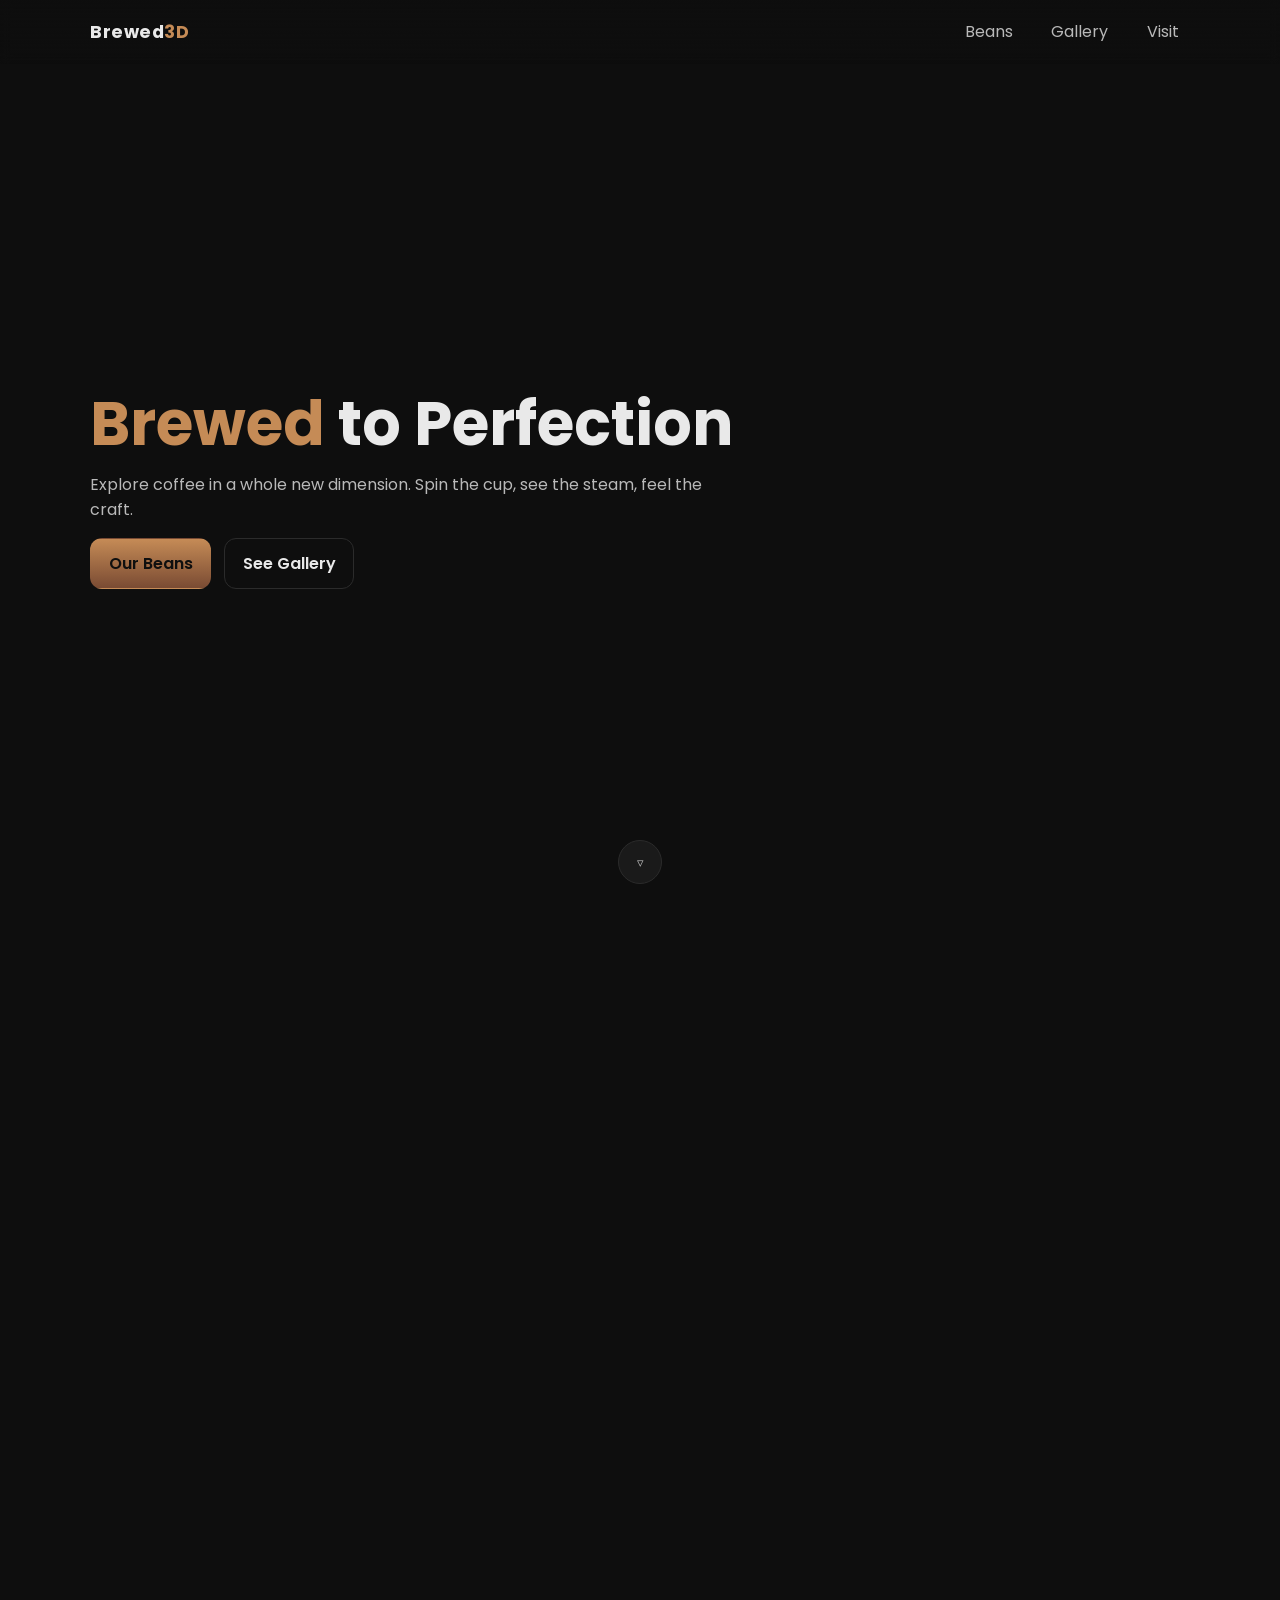
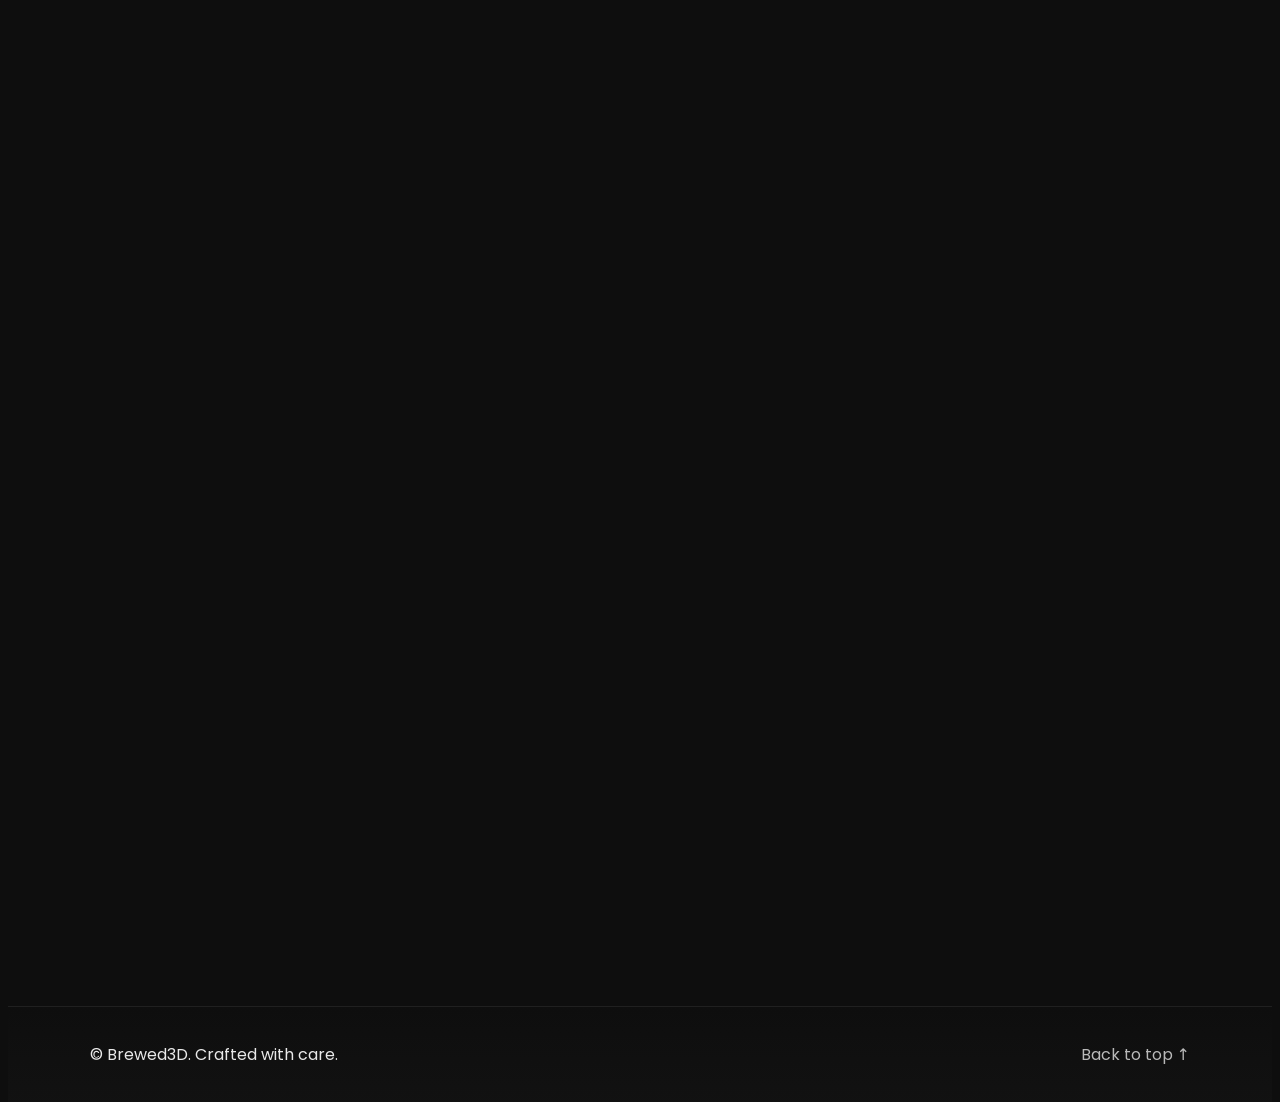
==== index.html @ 6e2ac49f "feat: Add 3D coffee experience with interactive elements Co-authored-by: melamrani630 <melamrani630@" ====
<!DOCTYPE html>
<html lang="en">
  <head>
    <meta charset="utf-8" />
    <meta name="viewport" content="width=device-width, initial-scale=1" />
    <title>Brewed in 3D • Coffee Experience</title>
    <meta name="description" content="A modern 3D coffee experience with an interactive cup, rich imagery, and smooth storytelling.">

    <link rel="preconnect" href="https://fonts.googleapis.com">
    <link rel="preconnect" href="https://fonts.gstatic.com" crossorigin>
    <link href="https://fonts.googleapis.com/css2?family=Poppins:wght@300;400;600;700&display=swap" rel="stylesheet">

    <link rel="stylesheet" href="./styles.css" />
  </head>
  <body>
    <header class="site-header" role="banner">
      <nav class="nav" aria-label="Primary">
        <a class="brand" href="#hero" aria-label="Brewed in 3D home">Brewed<span>3D</span></a>
        <button class="nav__toggle" aria-label="Toggle menu" aria-expanded="false" aria-controls="primary-menu">☰</button>
        <ul id="primary-menu" class="nav__links" role="menu">
          <li role="none"><a role="menuitem" href="#beans">Beans</a></li>
          <li role="none"><a role="menuitem" href="#gallery">Gallery</a></li>
          <li role="none"><a role="menuitem" href="#visit">Visit</a></li>
        </ul>
      </nav>
    </header>

    <main id="main" tabindex="-1">
      <!-- Hero -->
      <section id="hero" class="hero" aria-label="Interactive coffee hero">
        <div class="hero__canvas-wrap" aria-hidden="true">
          <canvas id="hero-canvas" aria-label="3D coffee cup" role="img"></canvas>
        </div>
        <div class="hero__content">
          <h1><span class="accent">Brewed</span> to Perfection</h1>
          <p>Explore coffee in a whole new dimension. Spin the cup, see the steam, feel the craft.</p>
          <div class="hero__cta">
            <a href="#beans" class="btn btn--primary">Our Beans</a>
            <a href="#gallery" class="btn btn--ghost">See Gallery</a>
          </div>
        </div>
        <button class="skip" data-scroll="#beans" aria-label="Scroll to content">▿</button>
      </section>

      <!-- Beans section -->
      <section id="beans" class="section" aria-labelledby="beans-title" data-reveal>
        <div class="container">
          <div class="grid grid--2">
            <div class="stack">
              <h2 id="beans-title">Single‑origin beans, roasted for flavor</h2>
              <p>We source ethical, small‑lot coffees and roast with precision to unlock nuanced notes — chocolate, citrus, florals — tailored to every brew method.</p>
              <ul class="features">
                <li><span class="badge">Fresh</span> Roasted weekly</li>
                <li><span class="badge">Ethical</span> Direct‑trade partners</li>
                <li><span class="badge">Precise</span> Profile‑driven roasts</li>
              </ul>
            </div>
            <div class="media">
              <img src="https://source.unsplash.com/960x960/?coffee,beans&sig=13" alt="Close-up of freshly roasted coffee beans" loading="lazy" />
            </div>
          </div>
        </div>
      </section>

      <!-- Gallery -->
      <section id="gallery" class="section section--alt" aria-labelledby="gallery-title" data-reveal>
        <div class="container">
          <h2 id="gallery-title">Gallery</h2>
          <p class="subtle">A taste of our craft and community</p>
          <div class="gallery" role="list">
            <figure class="card" role="listitem"><img src="https://source.unsplash.com/800x600/?coffee,latte&sig=1" alt="Latte art in a ceramic cup" loading="lazy"></figure>
            <figure class="card" role="listitem"><img src="https://source.unsplash.com/800x600/?espresso,barista&sig=2" alt="Barista pulling a perfect espresso shot" loading="lazy"></figure>
            <figure class="card" role="listitem"><img src="https://source.unsplash.com/800x600/?coffee,pour-over&sig=3" alt="Pour-over coffee dripping into a carafe" loading="lazy"></figure>
            <figure class="card" role="listitem"><img src="https://source.unsplash.com/800x600/?coffee,cafe&sig=4" alt="Cozy cafe interior" loading="lazy"></figure>
            <figure class="card" role="listitem"><img src="https://source.unsplash.com/800x600/?coffee,beans&sig=5" alt="Roasted coffee beans on a table" loading="lazy"></figure>
            <figure class="card" role="listitem"><img src="https://source.unsplash.com/800x600/?coffee, cappuccino&sig=6" alt="Cappuccino with cocoa dusting" loading="lazy"></figure>
            <figure class="card" role="listitem"><img src="https://source.unsplash.com/800x600/?coffee,filter&sig=7" alt="Filter coffee with steam rising" loading="lazy"></figure>
            <figure class="card" role="listitem"><img src="https://source.unsplash.com/800x600/?coffee,plant&sig=8" alt="Coffee plant cherries on a branch" loading="lazy"></figure>
          </div>
        </div>
      </section>

      <!-- Visit -->
      <section id="visit" class="section" aria-labelledby="visit-title" data-reveal>
        <div class="container">
          <div class="grid grid--2">
            <div class="stack">
              <h2 id="visit-title">Visit us</h2>
              <p>123 Origin Lane, Roast City • Daily 7am‑6pm</p>
              <p><strong>Pro tip:</strong> Order a seasonal pour‑over and compare notes with our baristas.</p>
              <a class="btn btn--primary" href="#hero">Back to top</a>
            </div>
            <div class="media">
              <img src="https://source.unsplash.com/960x960/?coffee,shop&sig=21" alt="Exterior of a modern coffee shop" loading="lazy" />
            </div>
          </div>
        </div>
      </section>
    </main>

    <footer class="footer" role="contentinfo">
      <div class="container footer__inner">
        <p>© <span id="year"></span> Brewed3D. Crafted with care.</p>
        <a href="#main" class="backtotop">Back to top ↑</a>
      </div>
    </footer>

    <!-- App scripts -->
    <script type="module" src="./main.js"></script>
  </body>
</html>
---- styles.css ----
:root{
  --bg: #0e0e0e;
  --panel: #121212;
  --text: #e9e9e9;
  --muted: #b9b9b9;
  --accent: #c58b56; /* coffee gold */
  --accent-2: #7a4b33; /* deep roast */
  --card: #171717;
  --focus: #89b4fa;
}
*{ box-sizing: border-box; }
html, body{
  height: 100%;
  background: var(--bg);
  color: var(--text);
  font-family: 'Poppins', system-ui, -apple-system, Segoe UI, Roboto, Ubuntu, Cantarell, Noto Sans, Helvetica, Arial, "Apple Color Emoji", "Segoe UI Emoji";
  scroll-behavior: smooth;
}
img{ max-width: 100%; display: block; }
a{ color: inherit; text-decoration: none; }

.container{ width: min(1100px, 92%); margin: 0 auto; }
.stack{ display: grid; gap: 1rem; }
.grid{ display: grid; gap: 2rem; }
.grid--2{ grid-template-columns: 1.1fr 0.9fr; }
@media (max-width: 900px){ .grid--2{ grid-template-columns: 1fr; } }

/* Header */
.site-header{
  position: fixed; inset: 0 0 auto 0; height: 64px; z-index: 10;
  background: linear-gradient(180deg, rgba(14,14,14,0.9), rgba(14,14,14,0));
  -webkit-backdrop-filter: blur(6px); backdrop-filter: blur(6px);
}
.nav{ height: 100%; display: flex; align-items: center; justify-content: space-between; gap: 1rem; width: min(1100px, 92%); margin: 0 auto; }
.brand{ font-weight: 700; letter-spacing: 0.5px; font-size: 1.1rem; }
.brand span{ color: var(--accent); }
.nav__links{ display: flex; gap: 1rem; list-style: none; }
.nav__links a{ padding: 0.4rem 0.7rem; border-radius: 8px; color: var(--muted); }
.nav__links a:hover{ color: var(--text); background: #1a1a1a; }
.nav__toggle{ display: none; background: transparent; color: var(--text); border: 1px solid #2a2a2a; padding: 0.4rem 0.6rem; border-radius: 8px; }
@media (max-width: 760px){
  .nav__toggle{ display: inline-block; }
  .nav__links{ position: absolute; right: 4%; top: 64px; background: var(--panel); border: 1px solid #242424; border-radius: 10px; padding: 0.6rem; display: none; flex-direction: column; }
  .nav__links.open{ display: flex; }
}

/* Hero */
.hero{ position: relative; min-height: 100svh; display: grid; align-items: center; }
.hero__canvas-wrap{ position: absolute; inset: 0; z-index: 1; }
#hero-canvas{ width: 100%; height: 100%; display: block; }
.hero__content{ position: relative; z-index: 2; width: min(1100px, 92%); margin: 0 auto; padding-top: 64px; pointer-events: none; }
.hero__content a, .hero__content button{ pointer-events: auto; }
.hero h1{ font-size: clamp(2.4rem, 3.5vw + 1rem, 4.4rem); line-height: 1.08; margin: 0 0 0.5rem; }
.hero h1 .accent{ color: var(--accent); }
.hero p{ color: var(--muted); max-width: 620px; }
.hero__cta{ display: flex; gap: 0.8rem; margin-top: 1rem; }
.btn{ display: inline-block; padding: 0.75rem 1.1rem; border-radius: 12px; font-weight: 600; border: 1px solid #2b2b2b; }
.btn--primary{ background: linear-gradient(180deg, var(--accent), var(--accent-2)); color: #0f0f0f; border-color: transparent; }
.btn--ghost{ background: transparent; color: var(--text); }

/* Skip button */
.skip{ position: absolute; bottom: 1.5rem; left: 50%; transform: translateX(-50%); background: #1a1a1a; border: 1px solid #2b2b2b; color: var(--muted); width: 44px; height: 44px; border-radius: 999px; }
.skip:hover{ color: var(--text); }

/* Sections */
.section{ padding: clamp(3rem, 7vw, 6rem) 0; background: var(--bg); }
.section--alt{ background: radial-gradient(1200px 600px at 50% 0%, rgba(197,139,86,0.06), transparent 60%), var(--bg); }
.section h2{ font-size: clamp(1.6rem, 1.4vw + 1rem, 2.4rem); margin-bottom: 0.4rem; }
.section .subtle{ color: var(--muted); margin-bottom: 1.2rem; }
.features{ list-style: none; padding: 0; margin: 0; display: grid; gap: 0.5rem; }
.badge{ background: rgba(197,139,86,0.15); border: 1px solid rgba(197,139,86,0.35); color: var(--accent); padding: 0.2rem 0.5rem; border-radius: 999px; margin-right: 0.4rem; font-size: 0.85rem; }
.media{ align-self: center; }
.media img{ border-radius: 14px; border: 1px solid #242424; box-shadow: 0 10px 40px rgba(0,0,0,0.35); }

/* Gallery */
.gallery{ display: grid; grid-template-columns: repeat(4, 1fr); gap: 0.9rem; }
.gallery .card{ background: var(--card); border-radius: 12px; overflow: hidden; border: 1px solid #242424; }
.gallery img{ aspect-ratio: 4/3; object-fit: cover; transition: transform 300ms ease; }
.gallery img:hover{ transform: scale(1.05); }
@media (max-width: 1000px){ .gallery{ grid-template-columns: repeat(3, 1fr); } }
@media (max-width: 700px){ .gallery{ grid-template-columns: repeat(2, 1fr); } }

/* Footer */
.footer{ border-top: 1px solid #202020; padding: 1.2rem 0; background: linear-gradient(180deg, rgba(20,20,20,0), rgba(20,20,20,0.6)); }
.footer__inner{ display: flex; align-items: center; justify-content: space-between; gap: 1rem; }
.backtotop{ color: var(--muted); }

/* Reveal on scroll */
[data-reveal]{ opacity: 0; transform: translateY(16px); transition: 600ms ease opacity, 600ms ease transform; }
[data-reveal].revealed{ opacity: 1; transform: translateY(0); }

/* Focus & accessibility */
:focus-visible{ outline: 2px solid var(--focus); outline-offset: 2px; border-radius: 8px; }
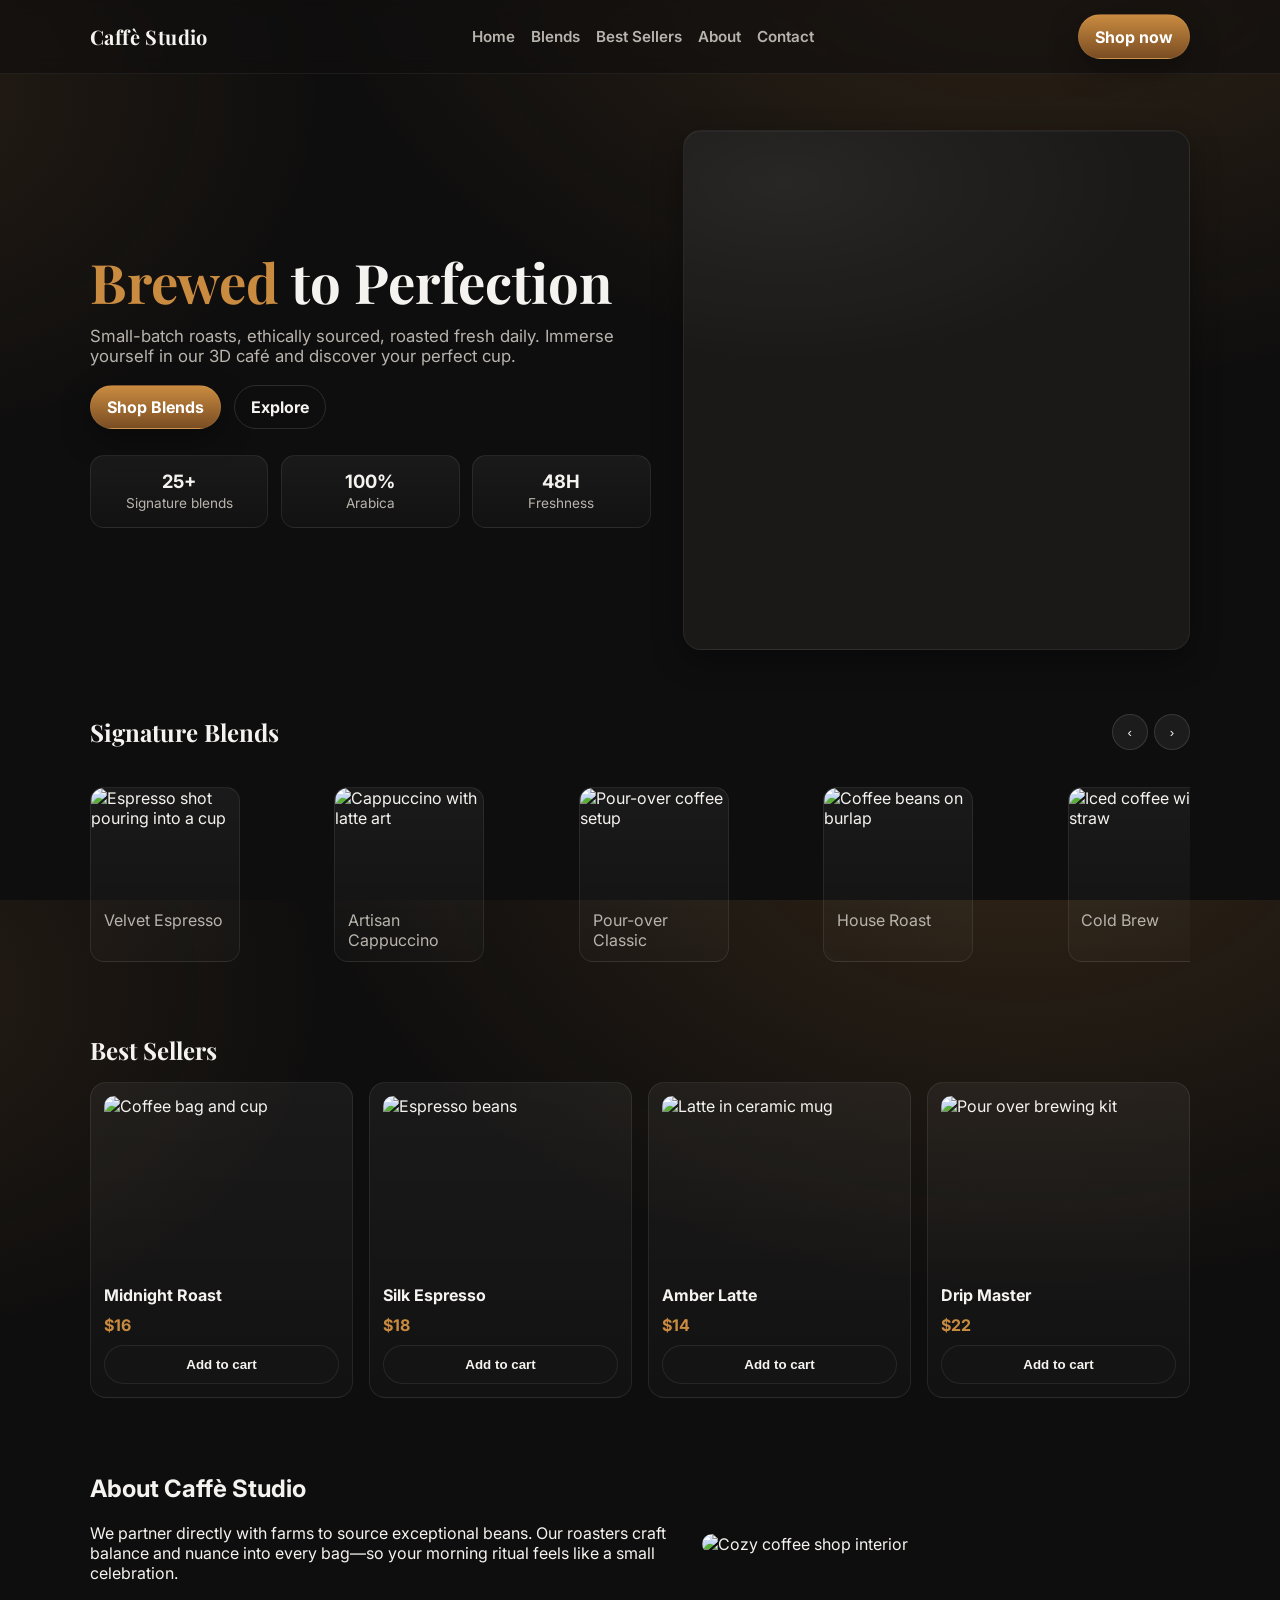
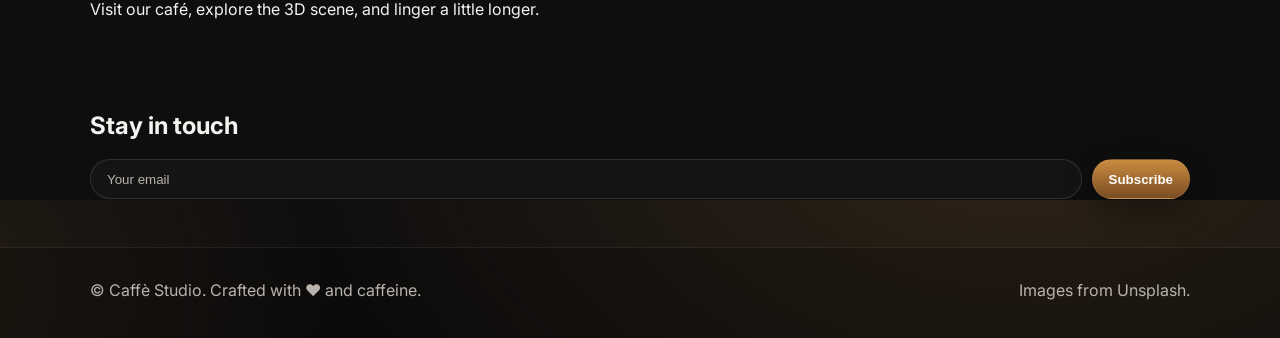
==== commit 681cf2e3: "feat: Add 3D coffee store frontend and basic interactivity Co-authored-by: melamrani630 <melamrani63" ====
--- a/index.html
+++ b/index.html
@@ -1,111 +1,159 @@
-<!DOCTYPE html>
+<!doctype html>
 <html lang="en">
   <head>
     <meta charset="utf-8" />
     <meta name="viewport" content="width=device-width, initial-scale=1" />
-    <title>Brewed in 3D • Coffee Experience</title>
-    <meta name="description" content="A modern 3D coffee experience with an interactive cup, rich imagery, and smooth storytelling.">
+    <title>Caffè Studio — 3D Coffee Store</title>
+    <meta name="description" content="Immersive 3D coffee store. Explore blends, savor visuals, and shop with style." />
 
     <link rel="preconnect" href="https://fonts.googleapis.com">
     <link rel="preconnect" href="https://fonts.gstatic.com" crossorigin>
-    <link href="https://fonts.googleapis.com/css2?family=Poppins:wght@300;400;600;700&display=swap" rel="stylesheet">
+    <link href="https://fonts.googleapis.com/css2?family=Inter:wght@400;600;700&family=Playfair+Display:wght@600;700&display=swap" rel="stylesheet">
 
     <link rel="stylesheet" href="./styles.css" />
   </head>
   <body>
-    <header class="site-header" role="banner">
-      <nav class="nav" aria-label="Primary">
-        <a class="brand" href="#hero" aria-label="Brewed in 3D home">Brewed<span>3D</span></a>
-        <button class="nav__toggle" aria-label="Toggle menu" aria-expanded="false" aria-controls="primary-menu">☰</button>
-        <ul id="primary-menu" class="nav__links" role="menu">
-          <li role="none"><a role="menuitem" href="#beans">Beans</a></li>
-          <li role="none"><a role="menuitem" href="#gallery">Gallery</a></li>
-          <li role="none"><a role="menuitem" href="#visit">Visit</a></li>
-        </ul>
-      </nav>
+    <header class="site-header">
+      <div class="container header-inner">
+        <a class="brand" href="#">Caffè Studio</a>
+        <nav class="nav">
+          <a href="#home">Home</a>
+          <a href="#blends">Blends</a>
+          <a href="#bestsellers">Best Sellers</a>
+          <a href="#about">About</a>
+          <a href="#contact">Contact</a>
+        </nav>
+        <a class="btn btn-primary" href="#bestsellers">Shop now</a>
+      </div>
     </header>
 
-    <main id="main" tabindex="-1">
-      <!-- Hero -->
-      <section id="hero" class="hero" aria-label="Interactive coffee hero">
-        <div class="hero__canvas-wrap" aria-hidden="true">
-          <canvas id="hero-canvas" aria-label="3D coffee cup" role="img"></canvas>
-        </div>
-        <div class="hero__content">
-          <h1><span class="accent">Brewed</span> to Perfection</h1>
-          <p>Explore coffee in a whole new dimension. Spin the cup, see the steam, feel the craft.</p>
-          <div class="hero__cta">
-            <a href="#beans" class="btn btn--primary">Our Beans</a>
-            <a href="#gallery" class="btn btn--ghost">See Gallery</a>
+    <main id="home">
+      <section class="hero">
+        <div class="container hero-grid">
+          <div class="hero-copy">
+            <h1><span class="accent">Brewed</span> to Perfection</h1>
+            <p>Small-batch roasts, ethically sourced, roasted fresh daily. Immerse yourself in our 3D café and discover your perfect cup.</p>
+            <div class="cta-row">
+              <a class="btn btn-primary" href="#bestsellers">Shop Blends</a>
+              <a class="btn btn-ghost" href="#blends">Explore</a>
+            </div>
+            <ul class="hero-stats">
+              <li><strong>25+</strong><span>Signature blends</span></li>
+              <li><strong>100% </strong><span>Arabica</span></li>
+              <li><strong>48H</strong><span>Freshness</span></li>
+            </ul>
           </div>
-        </div>
-        <button class="skip" data-scroll="#beans" aria-label="Scroll to content">▿</button>
-      </section>
-
-      <!-- Beans section -->
-      <section id="beans" class="section" aria-labelledby="beans-title" data-reveal>
-        <div class="container">
-          <div class="grid grid--2">
-            <div class="stack">
-              <h2 id="beans-title">Single‑origin beans, roasted for flavor</h2>
-              <p>We source ethical, small‑lot coffees and roast with precision to unlock nuanced notes — chocolate, citrus, florals — tailored to every brew method.</p>
-              <ul class="features">
-                <li><span class="badge">Fresh</span> Roasted weekly</li>
-                <li><span class="badge">Ethical</span> Direct‑trade partners</li>
-                <li><span class="badge">Precise</span> Profile‑driven roasts</li>
-              </ul>
-            </div>
-            <div class="media">
-              <img src="https://source.unsplash.com/960x960/?coffee,beans&sig=13" alt="Close-up of freshly roasted coffee beans" loading="lazy" />
-            </div>
+          <div class="hero-visual">
+            <div id="scene-container" aria-label="Interactive 3D coffee cup" role="img"></div>
+            <noscript>
+              <div class="no-js-fallback">Enable JavaScript to experience the 3D scene.</div>
+            </noscript>
           </div>
         </div>
       </section>
 
-      <!-- Gallery -->
-      <section id="gallery" class="section section--alt" aria-labelledby="gallery-title" data-reveal>
+      <section id="blends" class="carousel-section">
         <div class="container">
-          <h2 id="gallery-title">Gallery</h2>
-          <p class="subtle">A taste of our craft and community</p>
-          <div class="gallery" role="list">
-            <figure class="card" role="listitem"><img src="https://source.unsplash.com/800x600/?coffee,latte&sig=1" alt="Latte art in a ceramic cup" loading="lazy"></figure>
-            <figure class="card" role="listitem"><img src="https://source.unsplash.com/800x600/?espresso,barista&sig=2" alt="Barista pulling a perfect espresso shot" loading="lazy"></figure>
-            <figure class="card" role="listitem"><img src="https://source.unsplash.com/800x600/?coffee,pour-over&sig=3" alt="Pour-over coffee dripping into a carafe" loading="lazy"></figure>
-            <figure class="card" role="listitem"><img src="https://source.unsplash.com/800x600/?coffee,cafe&sig=4" alt="Cozy cafe interior" loading="lazy"></figure>
-            <figure class="card" role="listitem"><img src="https://source.unsplash.com/800x600/?coffee,beans&sig=5" alt="Roasted coffee beans on a table" loading="lazy"></figure>
-            <figure class="card" role="listitem"><img src="https://source.unsplash.com/800x600/?coffee, cappuccino&sig=6" alt="Cappuccino with cocoa dusting" loading="lazy"></figure>
-            <figure class="card" role="listitem"><img src="https://source.unsplash.com/800x600/?coffee,filter&sig=7" alt="Filter coffee with steam rising" loading="lazy"></figure>
-            <figure class="card" role="listitem"><img src="https://source.unsplash.com/800x600/?coffee,plant&sig=8" alt="Coffee plant cherries on a branch" loading="lazy"></figure>
+          <div class="section-head">
+            <h2>Signature Blends</h2>
+            <div class="carousel-controls">
+              <button class="carousel-btn prev" aria-label="Previous">‹</button>
+              <button class="carousel-btn next" aria-label="Next">›</button>
+            </div>
+          </div>
+          <div class="carousel-track" tabindex="0" aria-label="Coffee blends gallery">
+            <figure class="card">
+              <img loading="lazy" src="https://images.unsplash.com/photo-1504754524776-8f4f37790ca0?q=80&w=1200&auto=format&fit=crop" data-large="https://images.unsplash.com/photo-1504754524776-8f4f37790ca0?q=80&w=2400&auto=format&fit=crop" alt="Espresso shot pouring into a cup" />
+              <figcaption>Velvet Espresso</figcaption>
+            </figure>
+            <figure class="card">
+              <img loading="lazy" src="https://images.unsplash.com/photo-1517701604599-bb29b565090c?q=80&w=1200&auto=format&fit=crop" data-large="https://images.unsplash.com/photo-1517701604599-bb29b565090c?q=80&w=2400&auto=format&fit=crop" alt="Cappuccino with latte art" />
+              <figcaption>Artisan Cappuccino</figcaption>
+            </figure>
+            <figure class="card">
+              <img loading="lazy" src="https://images.unsplash.com/photo-1495474472287-4d71bcdd2085?q=80&w=1200&auto=format&fit=crop" data-large="https://images.unsplash.com/photo-1495474472287-4d71bcdd2085?q=80&w=2400&auto=format&fit=crop" alt="Pour-over coffee setup" />
+              <figcaption>Pour-over Classic</figcaption>
+            </figure>
+            <figure class="card">
+              <img loading="lazy" src="https://images.unsplash.com/photo-1432107294469-414527cb5c65?q=80&w=1200&auto=format&fit=crop" data-large="https://images.unsplash.com/photo-1432107294469-414527cb5c65?q=80&w=2400&auto=format&fit=crop" alt="Coffee beans on burlap" />
+              <figcaption>House Roast</figcaption>
+            </figure>
+            <figure class="card">
+              <img loading="lazy" src="https://images.unsplash.com/photo-1541167760496-1628856ab772?q=80&w=1200&auto=format&fit=crop" data-large="https://images.unsplash.com/photo-1541167760496-1628856ab772?q=80&w=2400&auto=format&fit=crop" alt="Iced coffee with straw" />
+              <figcaption>Cold Brew</figcaption>
+            </figure>
           </div>
         </div>
       </section>
 
-      <!-- Visit -->
-      <section id="visit" class="section" aria-labelledby="visit-title" data-reveal>
+      <section id="bestsellers" class="products">
         <div class="container">
-          <div class="grid grid--2">
-            <div class="stack">
-              <h2 id="visit-title">Visit us</h2>
-              <p>123 Origin Lane, Roast City • Daily 7am‑6pm</p>
-              <p><strong>Pro tip:</strong> Order a seasonal pour‑over and compare notes with our baristas.</p>
-              <a class="btn btn--primary" href="#hero">Back to top</a>
-            </div>
-            <div class="media">
-              <img src="https://source.unsplash.com/960x960/?coffee,shop&sig=21" alt="Exterior of a modern coffee shop" loading="lazy" />
-            </div>
+          <h2>Best Sellers</h2>
+          <div class="product-grid">
+            <article class="product">
+              <img loading="lazy" src="https://images.unsplash.com/photo-1529070538774-1843cb3265df?q=80&w=1200&auto=format&fit=crop" alt="Coffee bag and cup" />
+              <h3>Midnight Roast</h3>
+              <p class="price">$16</p>
+              <button class="btn btn-secondary">Add to cart</button>
+            </article>
+            <article class="product">
+              <img loading="lazy" src="https://images.unsplash.com/photo-1459755486867-b55449bb39ff?q=80&w=1200&auto=format&fit=crop" alt="Espresso beans" />
+              <h3>Silk Espresso</h3>
+              <p class="price">$18</p>
+              <button class="btn btn-secondary">Add to cart</button>
+            </article>
+            <article class="product">
+              <img loading="lazy" src="https://images.unsplash.com/photo-1509043759401-136742328bb3?q=80&w=1200&auto=format&fit=crop" alt="Latte in ceramic mug" />
+              <h3>Amber Latte</h3>
+              <p class="price">$14</p>
+              <button class="btn btn-secondary">Add to cart</button>
+            </article>
+            <article class="product">
+              <img loading="lazy" src="https://images.unsplash.com/photo-1439804123629-203f071683a0?q=80&w=1200&auto=format&fit=crop" alt="Pour over brewing kit" />
+              <h3>Drip Master</h3>
+              <p class="price">$22</p>
+              <button class="btn btn-secondary">Add to cart</button>
+            </article>
           </div>
+        </div>
+      </section>
+
+      <section id="about" class="about">
+        <div class="container about-grid">
+          <div>
+            <h2>About Caffè Studio</h2>
+            <p>We partner directly with farms to source exceptional beans. Our roasters craft balance and nuance into every bag—so your morning ritual feels like a small celebration.</p>
+            <p>Visit our café, explore the 3D scene, and linger a little longer.</p>
+          </div>
+          <div class="about-image">
+            <img loading="lazy" src="https://images.unsplash.com/photo-1470337458703-46ad1756a187?q=80&w=1200&auto=format&fit=crop" alt="Cozy coffee shop interior" />
+          </div>
+        </div>
+      </section>
+
+      <section id="contact" class="contact">
+        <div class="container">
+          <h2>Stay in touch</h2>
+          <form class="newsletter" action="#" method="post" onsubmit="return false;">
+            <input type="email" placeholder="Your email" aria-label="Email address" required />
+            <button class="btn btn-primary" type="submit">Subscribe</button>
+          </form>
         </div>
       </section>
     </main>
 
-    <footer class="footer" role="contentinfo">
-      <div class="container footer__inner">
-        <p>© <span id="year"></span> Brewed3D. Crafted with care.</p>
-        <a href="#main" class="backtotop">Back to top ↑</a>
+    <footer class="site-footer">
+      <div class="container footer-inner">
+        <p>© <span id="year"></span> Caffè Studio. Crafted with ❤️ and caffeine.</p>
+        <p class="credits">Images from Unsplash.</p>
       </div>
     </footer>
 
-    <!-- App scripts -->
+    <div id="lightbox" class="lightbox" aria-hidden="true" role="dialog" aria-label="Image viewer">
+      <button class="lightbox-close" aria-label="Close">×</button>
+      <img id="lightbox-img" alt="Expanded view" />
+    </div>
+
     <script type="module" src="./main.js"></script>
   </body>
 </html>
--- a/styles.css
+++ b/styles.css
@@ -1,93 +1,119 @@
-:root{
-  --bg: #0e0e0e;
-  --panel: #121212;
-  --text: #e9e9e9;
-  --muted: #b9b9b9;
-  --accent: #c58b56; /* coffee gold */
-  --accent-2: #7a4b33; /* deep roast */
-  --card: #171717;
-  --focus: #89b4fa;
+/* Variables */
+:root {
+  --bg: #0f0e0e;
+  --bg-elev: #151414;
+  --text: #f5f3ef;
+  --muted: #b8b4ad;
+  --accent: #c98b40; /* caramel */
+  --accent-2: #7a4d23;
+  --card: #1b1918;
+  --success: #2ecc71;
+  --danger: #ff4d4f;
+  --shadow: 0 10px 30px rgba(0,0,0,.35);
 }
-*{ box-sizing: border-box; }
-html, body{
-  height: 100%;
-  background: var(--bg);
+
+* { box-sizing: border-box; }
+html, body { height: 100%; }
+body {
+  margin: 0;
+  font-family: Inter, system-ui, -apple-system, Segoe UI, Roboto, Helvetica, Arial, "Apple Color Emoji", "Segoe UI Emoji";
   color: var(--text);
-  font-family: 'Poppins', system-ui, -apple-system, Segoe UI, Roboto, Ubuntu, Cantarell, Noto Sans, Helvetica, Arial, "Apple Color Emoji", "Segoe UI Emoji";
-  scroll-behavior: smooth;
+  background: radial-gradient(1200px 800px at 80% -10%, rgba(201,139,64,.18), transparent 60%),
+              radial-gradient(900px 700px at -10% 10%, rgba(201,139,64,.12), transparent 50%),
+              var(--bg);
 }
-img{ max-width: 100%; display: block; }
-a{ color: inherit; text-decoration: none; }
+img { max-width: 100%; display: block; }
 
-.container{ width: min(1100px, 92%); margin: 0 auto; }
-.stack{ display: grid; gap: 1rem; }
-.grid{ display: grid; gap: 2rem; }
-.grid--2{ grid-template-columns: 1.1fr 0.9fr; }
-@media (max-width: 900px){ .grid--2{ grid-template-columns: 1fr; } }
+.container { width: min(1100px, 92%); margin: 0 auto; }
 
 /* Header */
-.site-header{
-  position: fixed; inset: 0 0 auto 0; height: 64px; z-index: 10;
-  background: linear-gradient(180deg, rgba(14,14,14,0.9), rgba(14,14,14,0));
-  -webkit-backdrop-filter: blur(6px); backdrop-filter: blur(6px);
-}
-.nav{ height: 100%; display: flex; align-items: center; justify-content: space-between; gap: 1rem; width: min(1100px, 92%); margin: 0 auto; }
-.brand{ font-weight: 700; letter-spacing: 0.5px; font-size: 1.1rem; }
-.brand span{ color: var(--accent); }
-.nav__links{ display: flex; gap: 1rem; list-style: none; }
-.nav__links a{ padding: 0.4rem 0.7rem; border-radius: 8px; color: var(--muted); }
-.nav__links a:hover{ color: var(--text); background: #1a1a1a; }
-.nav__toggle{ display: none; background: transparent; color: var(--text); border: 1px solid #2a2a2a; padding: 0.4rem 0.6rem; border-radius: 8px; }
-@media (max-width: 760px){
-  .nav__toggle{ display: inline-block; }
-  .nav__links{ position: absolute; right: 4%; top: 64px; background: var(--panel); border: 1px solid #242424; border-radius: 10px; padding: 0.6rem; display: none; flex-direction: column; }
-  .nav__links.open{ display: flex; }
-}
+.site-header { position: sticky; top: 0; z-index: 20; backdrop-filter: blur(8px); background: rgba(15,14,14,.6); border-bottom: 1px solid rgba(255,255,255,.06); }
+.header-inner { display: flex; align-items: center; justify-content: space-between; padding: .9rem 0; }
+.brand { font-family: "Playfair Display", Georgia, serif; font-weight: 700; letter-spacing: .4px; color: var(--text); text-decoration: none; font-size: 1.25rem; }
+.nav { display: none; gap: 1rem; }
+.nav a { color: var(--muted); text-decoration: none; font-weight: 600; font-size: .95rem; }
+.nav a:hover { color: var(--text); }
+
+/* Buttons */
+.btn { display: inline-flex; align-items: center; justify-content: center; gap: .5rem; padding: .7rem 1rem; border-radius: 999px; border: 1px solid transparent; cursor: pointer; text-decoration: none; transition: transform .1s ease, background .2s ease, color .2s ease, border-color .2s ease; font-weight: 700; }
+.btn:hover { transform: translateY(-1px); }
+.btn:active { transform: translateY(0); }
+.btn-primary { background: linear-gradient(180deg, var(--accent), var(--accent-2)); color: #fff; box-shadow: var(--shadow); border-color: rgba(255,255,255,.06); }
+.btn-secondary { background: var(--bg-elev); color: var(--text); border-color: rgba(255,255,255,.08); }
+.btn-ghost { background: transparent; color: var(--text); border-color: rgba(255,255,255,.12); }
 
 /* Hero */
-.hero{ position: relative; min-height: 100svh; display: grid; align-items: center; }
-.hero__canvas-wrap{ position: absolute; inset: 0; z-index: 1; }
-#hero-canvas{ width: 100%; height: 100%; display: block; }
-.hero__content{ position: relative; z-index: 2; width: min(1100px, 92%); margin: 0 auto; padding-top: 64px; pointer-events: none; }
-.hero__content a, .hero__content button{ pointer-events: auto; }
-.hero h1{ font-size: clamp(2.4rem, 3.5vw + 1rem, 4.4rem); line-height: 1.08; margin: 0 0 0.5rem; }
-.hero h1 .accent{ color: var(--accent); }
-.hero p{ color: var(--muted); max-width: 620px; }
-.hero__cta{ display: flex; gap: 0.8rem; margin-top: 1rem; }
-.btn{ display: inline-block; padding: 0.75rem 1.1rem; border-radius: 12px; font-weight: 600; border: 1px solid #2b2b2b; }
-.btn--primary{ background: linear-gradient(180deg, var(--accent), var(--accent-2)); color: #0f0f0f; border-color: transparent; }
-.btn--ghost{ background: transparent; color: var(--text); }
+.hero { padding: 3.5rem 0 2rem; }
+.hero-grid { display: grid; grid-template-columns: 1.05fr .95fr; gap: 2rem; align-items: center; }
+.hero-copy h1 { font-family: "Playfair Display", Georgia, serif; font-size: clamp(2.2rem, 5vw, 3.4rem); line-height: 1.05; margin: 0 0 1rem; }
+.hero-copy h1 .accent { color: var(--accent); }
+.hero-copy p { color: var(--muted); font-size: 1.05rem; margin: 0 0 1.2rem; }
+.cta-row { display: flex; gap: .8rem; margin: 1rem 0 1.6rem; }
+.hero-stats { display: grid; grid-template-columns: repeat(3, minmax(0, 1fr)); list-style: none; padding: 0; margin: 0; gap: .8rem; }
+.hero-stats li { background: linear-gradient(180deg, rgba(255,255,255,.05), rgba(255,255,255,.02)); border: 1px solid rgba(255,255,255,.08); border-radius: 14px; padding: .9rem; text-align: center; }
+.hero-stats strong { display: block; font-size: 1.15rem; }
+.hero-stats span { color: var(--muted); font-size: .85rem; }
 
-/* Skip button */
-.skip{ position: absolute; bottom: 1.5rem; left: 50%; transform: translateX(-50%); background: #1a1a1a; border: 1px solid #2b2b2b; color: var(--muted); width: 44px; height: 44px; border-radius: 999px; }
-.skip:hover{ color: var(--text); }
+.hero-visual { position: relative; min-height: 380px; display: grid; align-items: center; }
+#scene-container { width: 100%; height: clamp(340px, 50vw, 520px); border-radius: 18px; background: radial-gradient(600px 300px at 20% 10%, rgba(255,255,255,.06), transparent 60%), var(--card); border: 1px solid rgba(255,255,255,.06); box-shadow: inset 0 1px 0 rgba(255,255,255,.04), var(--shadow); overflow: hidden; }
+.no-js-fallback { color: var(--muted); padding: 2rem; text-align: center; }
 
-/* Sections */
-.section{ padding: clamp(3rem, 7vw, 6rem) 0; background: var(--bg); }
-.section--alt{ background: radial-gradient(1200px 600px at 50% 0%, rgba(197,139,86,0.06), transparent 60%), var(--bg); }
-.section h2{ font-size: clamp(1.6rem, 1.4vw + 1rem, 2.4rem); margin-bottom: 0.4rem; }
-.section .subtle{ color: var(--muted); margin-bottom: 1.2rem; }
-.features{ list-style: none; padding: 0; margin: 0; display: grid; gap: 0.5rem; }
-.badge{ background: rgba(197,139,86,0.15); border: 1px solid rgba(197,139,86,0.35); color: var(--accent); padding: 0.2rem 0.5rem; border-radius: 999px; margin-right: 0.4rem; font-size: 0.85rem; }
-.media{ align-self: center; }
-.media img{ border-radius: 14px; border: 1px solid #242424; box-shadow: 0 10px 40px rgba(0,0,0,0.35); }
+/* Carousel */
+.carousel-section { padding: 2rem 0 1rem; }
+.section-head { display: flex; align-items: center; justify-content: space-between; margin-bottom: .8rem; }
+.section-head h2 { font-family: "Playfair Display", Georgia, serif; margin: 0; }
+.carousel-controls { display: flex; gap: .4rem; }
+.carousel-btn { width: 36px; height: 36px; border-radius: 999px; border: 1px solid rgba(255,255,255,.12); background: rgba(255,255,255,.06); color: var(--text); cursor: pointer; }
+.carousel-btn:hover { background: rgba(255,255,255,.12); }
+.carousel-track { display: grid; grid-auto-flow: column; grid-auto-columns: minmax(230px, 1fr); gap: .9rem; overflow-x: auto; scroll-snap-type: x mandatory; padding: .5rem .25rem 1rem; border-radius: 14px; }
+.carousel-track::-webkit-scrollbar { height: 8px; }
+.carousel-track::-webkit-scrollbar-thumb { background: rgba(255,255,255,.15); border-radius: 999px; }
+.card { scroll-snap-align: start; background: linear-gradient(180deg, rgba(255,255,255,.05), rgba(255,255,255,.02)); border: 1px solid rgba(255,255,255,.08); border-radius: 14px; overflow: hidden; }
+.card img { aspect-ratio: 4/3; object-fit: cover; }
+.card figcaption { padding: .7rem .8rem; color: var(--muted); }
 
-/* Gallery */
-.gallery{ display: grid; grid-template-columns: repeat(4, 1fr); gap: 0.9rem; }
-.gallery .card{ background: var(--card); border-radius: 12px; overflow: hidden; border: 1px solid #242424; }
-.gallery img{ aspect-ratio: 4/3; object-fit: cover; transition: transform 300ms ease; }
-.gallery img:hover{ transform: scale(1.05); }
-@media (max-width: 1000px){ .gallery{ grid-template-columns: repeat(3, 1fr); } }
-@media (max-width: 700px){ .gallery{ grid-template-columns: repeat(2, 1fr); } }
+/* Products */
+.products { padding: 1.5rem 0 2rem; }
+.products h2 { font-family: "Playfair Display", Georgia, serif; margin: 0 0 1rem; }
+.product-grid { display: grid; grid-template-columns: repeat(4, 1fr); gap: 1rem; }
+.product { background: linear-gradient(180deg, rgba(255,255,255,.05), rgba(255,255,255,.02)); border: 1px solid rgba(255,255,255,.08); border-radius: 16px; padding: .8rem; display: grid; gap: .6rem; }
+.product img { aspect-ratio: 4/3; object-fit: cover; border-radius: 10px; }
+.product h3 { margin: .2rem 0 0; font-size: 1rem; }
+.price { color: var(--accent); font-weight: 700; margin: 0; }
+
+/* About */
+.about { padding: 1.5rem 0 2rem; }
+.about-grid { display: grid; grid-template-columns: 1.1fr .9fr; gap: 1rem; align-items: center; }
+.about-image img { border-radius: 14px; }
+
+/* Contact */
+.contact { padding: 1.5rem 0 3rem; }
+.newsletter { display: flex; gap: .6rem; }
+.newsletter input { flex: 1; background: var(--bg-elev); color: var(--text); border: 1px solid rgba(255,255,255,.12); border-radius: 999px; padding: .7rem 1rem; }
+.newsletter input::placeholder { color: var(--muted); }
 
 /* Footer */
-.footer{ border-top: 1px solid #202020; padding: 1.2rem 0; background: linear-gradient(180deg, rgba(20,20,20,0), rgba(20,20,20,0.6)); }
-.footer__inner{ display: flex; align-items: center; justify-content: space-between; gap: 1rem; }
-.backtotop{ color: var(--muted); }
+.site-footer { border-top: 1px solid rgba(255,255,255,.08); background: rgba(0,0,0,.2); }
+.footer-inner { display: flex; flex-wrap: wrap; gap: .8rem 1.2rem; align-items: center; justify-content: space-between; padding: 1rem 0 1.4rem; color: var(--muted); }
 
-/* Reveal on scroll */
-[data-reveal]{ opacity: 0; transform: translateY(16px); transition: 600ms ease opacity, 600ms ease transform; }
-[data-reveal].revealed{ opacity: 1; transform: translateY(0); }
+/* Lightbox */
+.lightbox { position: fixed; inset: 0; display: none; place-items: center; background: rgba(0,0,0,.8); backdrop-filter: blur(6px); z-index: 50; }
+.lightbox[aria-hidden="false"] { display: grid; }
+.lightbox img { width: min(92vw, 1100px); height: auto; border-radius: 12px; box-shadow: var(--shadow); }
+.lightbox-close { position: absolute; top: 16px; right: 18px; width: 40px; height: 40px; border-radius: 999px; border: 1px solid rgba(255,255,255,.2); background: rgba(255,255,255,.08); color: var(--text); cursor: pointer; font-size: 1.2rem; }
 
-/* Focus & accessibility */
-:focus-visible{ outline: 2px solid var(--focus); outline-offset: 2px; border-radius: 8px; }
+/* Responsive */
+@media (max-width: 980px) {
+  .nav { display: none; }
+  .hero-grid { grid-template-columns: 1fr; }
+  .about-grid { grid-template-columns: 1fr; }
+  .product-grid { grid-template-columns: repeat(2, 1fr); }
+}
+@media (min-width: 981px) {
+  .nav { display: flex; }
+}
+@media (max-width: 560px) {
+  .cta-row { flex-wrap: wrap; }
+  .product-grid { grid-template-columns: 1fr; }
+  .carousel-track { grid-auto-columns: minmax(70%, 1fr); }
+}
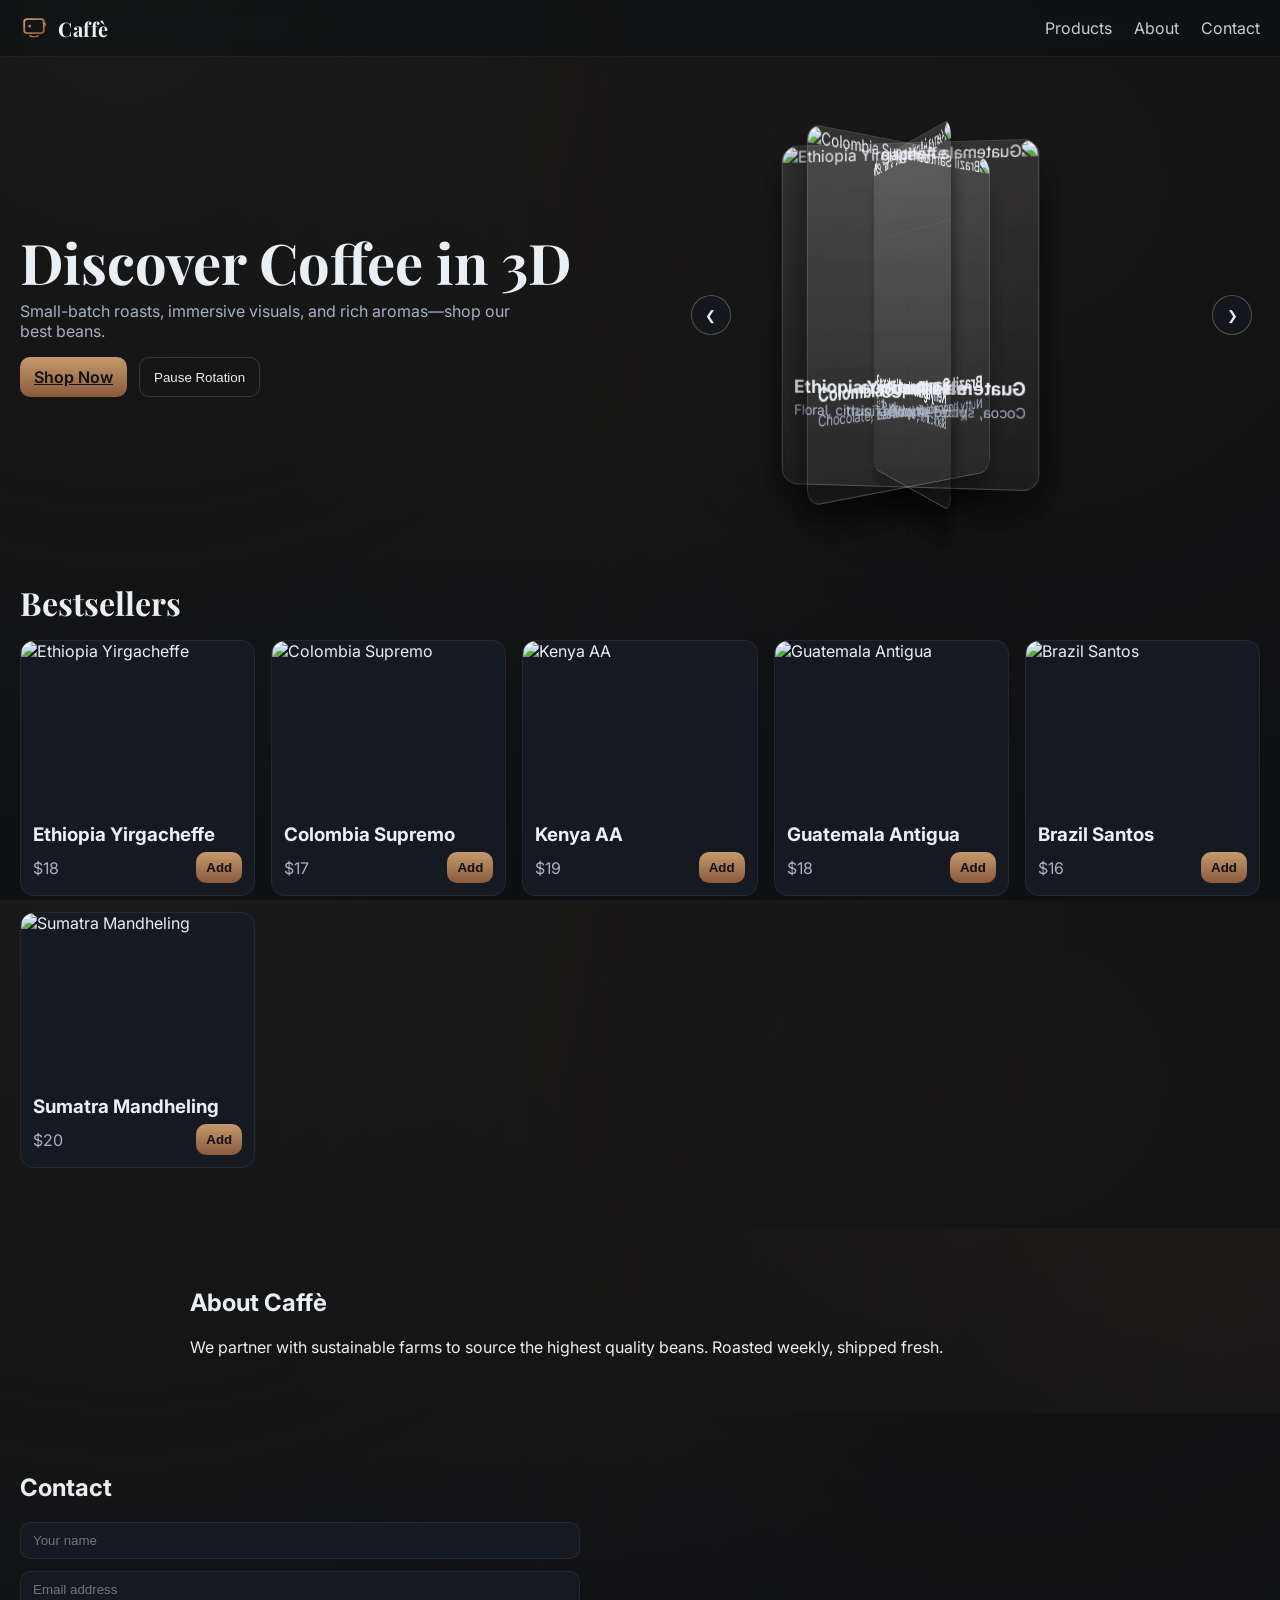
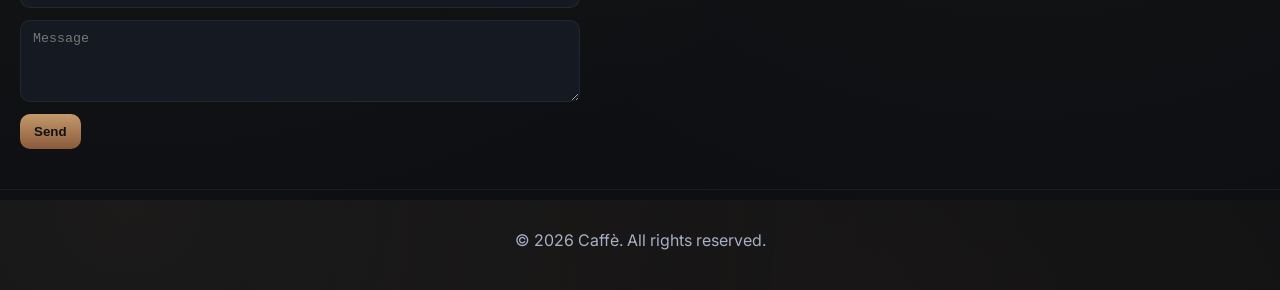
==== commit 023b5c2d: "feat: Add 3D coffee store website structure Co-authored-by: melamrani630 <melamrani630@gmail.com>" ====
--- a/index.html
+++ b/index.html
@@ -1,159 +1,77 @@
 <!doctype html>
 <html lang="en">
-  <head>
-    <meta charset="utf-8" />
-    <meta name="viewport" content="width=device-width, initial-scale=1" />
-    <title>Caffè Studio — 3D Coffee Store</title>
-    <meta name="description" content="Immersive 3D coffee store. Explore blends, savor visuals, and shop with style." />
+<head>
+  <meta charset="utf-8" />
+  <meta name="viewport" content="width=device-width, initial-scale=1" />
+  <title>Caffè 3D Store</title>
+  <link rel="preconnect" href="https://fonts.googleapis.com">
+  <link rel="preconnect" href="https://fonts.gstatic.com" crossorigin>
+  <link href="https://fonts.googleapis.com/css2?family=Playfair+Display:wght@500;700&family=Inter:wght@400;600&display=swap" rel="stylesheet">
+  <link rel="stylesheet" href="styles.css" />
+</head>
+<body>
+  <header class="site-header">
+    <div class="brand">
+      <img src="assets/logo.svg" alt="Caffè" class="logo" />
+      <span class="brand-name">Caffè</span>
+    </div>
+    <nav class="nav">
+      <a href="#products">Products</a>
+      <a href="#about">About</a>
+      <a href="#contact">Contact</a>
+    </nav>
+  </header>
 
-    <link rel="preconnect" href="https://fonts.googleapis.com">
-    <link rel="preconnect" href="https://fonts.gstatic.com" crossorigin>
-    <link href="https://fonts.googleapis.com/css2?family=Inter:wght@400;600;700&family=Playfair+Display:wght@600;700&display=swap" rel="stylesheet">
+  <main>
+    <section class="hero" id="hero">
+      <div class="hero-content">
+        <h1>Discover Coffee in 3D</h1>
+        <p>Small-batch roasts, immersive visuals, and rich aromas—shop our best beans.</p>
+        <div class="cta-row">
+          <a href="#products" class="btn primary">Shop Now</a>
+          <button class="btn ghost" id="toggle-rotate">Pause Rotation</button>
+        </div>
+      </div>
+      <div class="carousel-3d" aria-label="Featured roasts carousel">
+        <div class="carousel-ring" id="carousel-ring">
+          <!-- Cards are injected by JS -->
+        </div>
+        <div class="carousel-controls">
+          <button class="ctrl" id="prev" aria-label="Previous">&#10094;</button>
+          <button class="ctrl" id="next" aria-label="Next">&#10095;</button>
+        </div>
+      </div>
+    </section>
 
-    <link rel="stylesheet" href="./styles.css" />
-  </head>
-  <body>
-    <header class="site-header">
-      <div class="container header-inner">
-        <a class="brand" href="#">Caffè Studio</a>
-        <nav class="nav">
-          <a href="#home">Home</a>
-          <a href="#blends">Blends</a>
-          <a href="#bestsellers">Best Sellers</a>
-          <a href="#about">About</a>
-          <a href="#contact">Contact</a>
-        </nav>
-        <a class="btn btn-primary" href="#bestsellers">Shop now</a>
+    <section id="products" class="products">
+      <h2>Bestsellers</h2>
+      <div class="product-grid" id="product-grid">
+        <!-- Product cards injected by JS -->
       </div>
-    </header>
+    </section>
 
-    <main id="home">
-      <section class="hero">
-        <div class="container hero-grid">
-          <div class="hero-copy">
-            <h1><span class="accent">Brewed</span> to Perfection</h1>
-            <p>Small-batch roasts, ethically sourced, roasted fresh daily. Immerse yourself in our 3D café and discover your perfect cup.</p>
-            <div class="cta-row">
-              <a class="btn btn-primary" href="#bestsellers">Shop Blends</a>
-              <a class="btn btn-ghost" href="#blends">Explore</a>
-            </div>
-            <ul class="hero-stats">
-              <li><strong>25+</strong><span>Signature blends</span></li>
-              <li><strong>100% </strong><span>Arabica</span></li>
-              <li><strong>48H</strong><span>Freshness</span></li>
-            </ul>
-          </div>
-          <div class="hero-visual">
-            <div id="scene-container" aria-label="Interactive 3D coffee cup" role="img"></div>
-            <noscript>
-              <div class="no-js-fallback">Enable JavaScript to experience the 3D scene.</div>
-            </noscript>
-          </div>
-        </div>
-      </section>
+    <section id="about" class="about">
+      <div class="about-inner">
+        <h2>About Caffè</h2>
+        <p>We partner with sustainable farms to source the highest quality beans. Roasted weekly, shipped fresh.</p>
+      </div>
+    </section>
 
-      <section id="blends" class="carousel-section">
-        <div class="container">
-          <div class="section-head">
-            <h2>Signature Blends</h2>
-            <div class="carousel-controls">
-              <button class="carousel-btn prev" aria-label="Previous">‹</button>
-              <button class="carousel-btn next" aria-label="Next">›</button>
-            </div>
-          </div>
-          <div class="carousel-track" tabindex="0" aria-label="Coffee blends gallery">
-            <figure class="card">
-              <img loading="lazy" src="https://images.unsplash.com/photo-1504754524776-8f4f37790ca0?q=80&w=1200&auto=format&fit=crop" data-large="https://images.unsplash.com/photo-1504754524776-8f4f37790ca0?q=80&w=2400&auto=format&fit=crop" alt="Espresso shot pouring into a cup" />
-              <figcaption>Velvet Espresso</figcaption>
-            </figure>
-            <figure class="card">
-              <img loading="lazy" src="https://images.unsplash.com/photo-1517701604599-bb29b565090c?q=80&w=1200&auto=format&fit=crop" data-large="https://images.unsplash.com/photo-1517701604599-bb29b565090c?q=80&w=2400&auto=format&fit=crop" alt="Cappuccino with latte art" />
-              <figcaption>Artisan Cappuccino</figcaption>
-            </figure>
-            <figure class="card">
-              <img loading="lazy" src="https://images.unsplash.com/photo-1495474472287-4d71bcdd2085?q=80&w=1200&auto=format&fit=crop" data-large="https://images.unsplash.com/photo-1495474472287-4d71bcdd2085?q=80&w=2400&auto=format&fit=crop" alt="Pour-over coffee setup" />
-              <figcaption>Pour-over Classic</figcaption>
-            </figure>
-            <figure class="card">
-              <img loading="lazy" src="https://images.unsplash.com/photo-1432107294469-414527cb5c65?q=80&w=1200&auto=format&fit=crop" data-large="https://images.unsplash.com/photo-1432107294469-414527cb5c65?q=80&w=2400&auto=format&fit=crop" alt="Coffee beans on burlap" />
-              <figcaption>House Roast</figcaption>
-            </figure>
-            <figure class="card">
-              <img loading="lazy" src="https://images.unsplash.com/photo-1541167760496-1628856ab772?q=80&w=1200&auto=format&fit=crop" data-large="https://images.unsplash.com/photo-1541167760496-1628856ab772?q=80&w=2400&auto=format&fit=crop" alt="Iced coffee with straw" />
-              <figcaption>Cold Brew</figcaption>
-            </figure>
-          </div>
-        </div>
-      </section>
+    <section id="contact" class="contact">
+      <h2>Contact</h2>
+      <form class="contact-form" onsubmit="return false;">
+        <input type="text" placeholder="Your name" required />
+        <input type="email" placeholder="Email address" required />
+        <textarea placeholder="Message" rows="4" required></textarea>
+        <button class="btn primary" type="submit">Send</button>
+      </form>
+    </section>
+  </main>
 
-      <section id="bestsellers" class="products">
-        <div class="container">
-          <h2>Best Sellers</h2>
-          <div class="product-grid">
-            <article class="product">
-              <img loading="lazy" src="https://images.unsplash.com/photo-1529070538774-1843cb3265df?q=80&w=1200&auto=format&fit=crop" alt="Coffee bag and cup" />
-              <h3>Midnight Roast</h3>
-              <p class="price">$16</p>
-              <button class="btn btn-secondary">Add to cart</button>
-            </article>
-            <article class="product">
-              <img loading="lazy" src="https://images.unsplash.com/photo-1459755486867-b55449bb39ff?q=80&w=1200&auto=format&fit=crop" alt="Espresso beans" />
-              <h3>Silk Espresso</h3>
-              <p class="price">$18</p>
-              <button class="btn btn-secondary">Add to cart</button>
-            </article>
-            <article class="product">
-              <img loading="lazy" src="https://images.unsplash.com/photo-1509043759401-136742328bb3?q=80&w=1200&auto=format&fit=crop" alt="Latte in ceramic mug" />
-              <h3>Amber Latte</h3>
-              <p class="price">$14</p>
-              <button class="btn btn-secondary">Add to cart</button>
-            </article>
-            <article class="product">
-              <img loading="lazy" src="https://images.unsplash.com/photo-1439804123629-203f071683a0?q=80&w=1200&auto=format&fit=crop" alt="Pour over brewing kit" />
-              <h3>Drip Master</h3>
-              <p class="price">$22</p>
-              <button class="btn btn-secondary">Add to cart</button>
-            </article>
-          </div>
-        </div>
-      </section>
+  <footer class="site-footer">
+    <p>© <span id="year"></span> Caffè. All rights reserved.</p>
+  </footer>
 
-      <section id="about" class="about">
-        <div class="container about-grid">
-          <div>
-            <h2>About Caffè Studio</h2>
-            <p>We partner directly with farms to source exceptional beans. Our roasters craft balance and nuance into every bag—so your morning ritual feels like a small celebration.</p>
-            <p>Visit our café, explore the 3D scene, and linger a little longer.</p>
-          </div>
-          <div class="about-image">
-            <img loading="lazy" src="https://images.unsplash.com/photo-1470337458703-46ad1756a187?q=80&w=1200&auto=format&fit=crop" alt="Cozy coffee shop interior" />
-          </div>
-        </div>
-      </section>
-
-      <section id="contact" class="contact">
-        <div class="container">
-          <h2>Stay in touch</h2>
-          <form class="newsletter" action="#" method="post" onsubmit="return false;">
-            <input type="email" placeholder="Your email" aria-label="Email address" required />
-            <button class="btn btn-primary" type="submit">Subscribe</button>
-          </form>
-        </div>
-      </section>
-    </main>
-
-    <footer class="site-footer">
-      <div class="container footer-inner">
-        <p>© <span id="year"></span> Caffè Studio. Crafted with ❤️ and caffeine.</p>
-        <p class="credits">Images from Unsplash.</p>
-      </div>
-    </footer>
-
-    <div id="lightbox" class="lightbox" aria-hidden="true" role="dialog" aria-label="Image viewer">
-      <button class="lightbox-close" aria-label="Close">×</button>
-      <img id="lightbox-img" alt="Expanded view" />
-    </div>
-
-    <script type="module" src="./main.js"></script>
-  </body>
+  <script src="main.js"></script>
+</body>
 </html>
--- a/styles.css
+++ b/styles.css
@@ -1,119 +1,109 @@
-/* Variables */
+* { box-sizing: border-box; }
 :root {
-  --bg: #0f0e0e;
-  --bg-elev: #151414;
-  --text: #f5f3ef;
-  --muted: #b8b4ad;
-  --accent: #c98b40; /* caramel */
-  --accent-2: #7a4d23;
-  --card: #1b1918;
-  --success: #2ecc71;
-  --danger: #ff4d4f;
-  --shadow: 0 10px 30px rgba(0,0,0,.35);
+  --bg: #0d0f12;
+  --card: #151922;
+  --text: #eaeef5;
+  --muted: #a6b0c3;
+  --accent: #c49a6c; /* coffee gold */
+  --accent-2: #8a5a3b; /* deeper roast */
 }
-
-* { box-sizing: border-box; }
 html, body { height: 100%; }
 body {
   margin: 0;
   font-family: Inter, system-ui, -apple-system, Segoe UI, Roboto, Helvetica, Arial, "Apple Color Emoji", "Segoe UI Emoji";
   color: var(--text);
-  background: radial-gradient(1200px 800px at 80% -10%, rgba(201,139,64,.18), transparent 60%),
-              radial-gradient(900px 700px at -10% 10%, rgba(201,139,64,.12), transparent 50%),
-              var(--bg);
+  background:
+    radial-gradient(60rem 60rem at 10% 0%, rgba(196,154,108,0.08), transparent),
+    radial-gradient(50rem 50rem at 80% 20%, rgba(138,90,59,0.08), transparent),
+    var(--bg);
 }
-img { max-width: 100%; display: block; }
 
-.container { width: min(1100px, 92%); margin: 0 auto; }
+.site-header {
+  position: sticky; top: 0; z-index: 20;
+  display: flex; align-items: center; justify-content: space-between;
+  padding: 14px 20px; backdrop-filter: blur(8px);
+  background: rgba(13,15,18,0.6); border-bottom: 1px solid rgba(255,255,255,0.06);
+}
+.brand { display: flex; align-items: center; gap: 10px; font-weight: 700; }
+.logo { width: 28px; height: 28px; }
+.brand-name { font-family: "Playfair Display", serif; font-size: 20px; letter-spacing: 0.5px; }
+.nav a { color: var(--text); text-decoration: none; margin-left: 18px; opacity: 0.85; }
+.nav a:hover { opacity: 1; color: var(--accent); }
 
-/* Header */
-.site-header { position: sticky; top: 0; z-index: 20; backdrop-filter: blur(8px); background: rgba(15,14,14,.6); border-bottom: 1px solid rgba(255,255,255,.06); }
-.header-inner { display: flex; align-items: center; justify-content: space-between; padding: .9rem 0; }
-.brand { font-family: "Playfair Display", Georgia, serif; font-weight: 700; letter-spacing: .4px; color: var(--text); text-decoration: none; font-size: 1.25rem; }
-.nav { display: none; gap: 1rem; }
-.nav a { color: var(--muted); text-decoration: none; font-weight: 600; font-size: .95rem; }
-.nav a:hover { color: var(--text); }
+.hero {
+  display: grid;
+  grid-template-columns: 1.1fr 1fr;
+  gap: 28px;
+  padding: 48px 20px 24px;
+  align-items: center;
+}
+.hero-content h1 {
+  font-family: "Playfair Display", serif; font-size: 56px; line-height: 1.05; margin: 0 0 10px;
+}
+.hero-content p { color: var(--muted); margin: 0 0 16px; max-width: 50ch; }
+.cta-row { display: flex; gap: 12px; }
+.btn { border: 1px solid rgba(255,255,255,0.15); background: transparent; color: var(--text); padding: 10px 14px; border-radius: 10px; cursor: pointer; }
+.btn.primary { background: linear-gradient(180deg, var(--accent), var(--accent-2)); border: none; color: #101113; font-weight: 600; }
+.btn.ghost:hover { border-color: var(--accent); color: var(--accent); }
 
-/* Buttons */
-.btn { display: inline-flex; align-items: center; justify-content: center; gap: .5rem; padding: .7rem 1rem; border-radius: 999px; border: 1px solid transparent; cursor: pointer; text-decoration: none; transition: transform .1s ease, background .2s ease, color .2s ease, border-color .2s ease; font-weight: 700; }
-.btn:hover { transform: translateY(-1px); }
-.btn:active { transform: translateY(0); }
-.btn-primary { background: linear-gradient(180deg, var(--accent), var(--accent-2)); color: #fff; box-shadow: var(--shadow); border-color: rgba(255,255,255,.06); }
-.btn-secondary { background: var(--bg-elev); color: var(--text); border-color: rgba(255,255,255,.08); }
-.btn-ghost { background: transparent; color: var(--text); border-color: rgba(255,255,255,.12); }
+/* 3D carousel */
+.carousel-3d {
+  perspective: 1000px; position: relative; height: 420px;
+}
+.carousel-ring {
+  width: 100%; height: 100%; position: relative; transform-style: preserve-3d;
+  transition: transform 900ms cubic-bezier(.2,.7,.1,1);
+}
+.carousel-controls { position: absolute; inset: 0; display: flex; align-items: center; justify-content: space-between; pointer-events: none; }
+.ctrl { pointer-events: auto; width: 40px; height: 40px; border-radius: 999px; border: 1px solid rgba(255,255,255,0.25); background: rgba(21,25,34,0.6); color: var(--text); cursor: pointer; margin: 0 8px; }
+.ctrl:hover { border-color: var(--accent); color: var(--accent); }
 
-/* Hero */
-.hero { padding: 3.5rem 0 2rem; }
-.hero-grid { display: grid; grid-template-columns: 1.05fr .95fr; gap: 2rem; align-items: center; }
-.hero-copy h1 { font-family: "Playfair Display", Georgia, serif; font-size: clamp(2.2rem, 5vw, 3.4rem); line-height: 1.05; margin: 0 0 1rem; }
-.hero-copy h1 .accent { color: var(--accent); }
-.hero-copy p { color: var(--muted); font-size: 1.05rem; margin: 0 0 1.2rem; }
-.cta-row { display: flex; gap: .8rem; margin: 1rem 0 1.6rem; }
-.hero-stats { display: grid; grid-template-columns: repeat(3, minmax(0, 1fr)); list-style: none; padding: 0; margin: 0; gap: .8rem; }
-.hero-stats li { background: linear-gradient(180deg, rgba(255,255,255,.05), rgba(255,255,255,.02)); border: 1px solid rgba(255,255,255,.08); border-radius: 14px; padding: .9rem; text-align: center; }
-.hero-stats strong { display: block; font-size: 1.15rem; }
-.hero-stats span { color: var(--muted); font-size: .85rem; }
-
-.hero-visual { position: relative; min-height: 380px; display: grid; align-items: center; }
-#scene-container { width: 100%; height: clamp(340px, 50vw, 520px); border-radius: 18px; background: radial-gradient(600px 300px at 20% 10%, rgba(255,255,255,.06), transparent 60%), var(--card); border: 1px solid rgba(255,255,255,.06); box-shadow: inset 0 1px 0 rgba(255,255,255,.04), var(--shadow); overflow: hidden; }
-.no-js-fallback { color: var(--muted); padding: 2rem; text-align: center; }
-
-/* Carousel */
-.carousel-section { padding: 2rem 0 1rem; }
-.section-head { display: flex; align-items: center; justify-content: space-between; margin-bottom: .8rem; }
-.section-head h2 { font-family: "Playfair Display", Georgia, serif; margin: 0; }
-.carousel-controls { display: flex; gap: .4rem; }
-.carousel-btn { width: 36px; height: 36px; border-radius: 999px; border: 1px solid rgba(255,255,255,.12); background: rgba(255,255,255,.06); color: var(--text); cursor: pointer; }
-.carousel-btn:hover { background: rgba(255,255,255,.12); }
-.carousel-track { display: grid; grid-auto-flow: column; grid-auto-columns: minmax(230px, 1fr); gap: .9rem; overflow-x: auto; scroll-snap-type: x mandatory; padding: .5rem .25rem 1rem; border-radius: 14px; }
-.carousel-track::-webkit-scrollbar { height: 8px; }
-.carousel-track::-webkit-scrollbar-thumb { background: rgba(255,255,255,.15); border-radius: 999px; }
-.card { scroll-snap-align: start; background: linear-gradient(180deg, rgba(255,255,255,.05), rgba(255,255,255,.02)); border: 1px solid rgba(255,255,255,.08); border-radius: 14px; overflow: hidden; }
-.card img { aspect-ratio: 4/3; object-fit: cover; }
-.card figcaption { padding: .7rem .8rem; color: var(--muted); }
+.carousel-card {
+  position: absolute; top: 50%; left: 50%; transform-style: preserve-3d;
+  width: 260px; height: 340px; margin: -170px -130px;
+  background: linear-gradient(180deg, rgba(255,255,255,0.06), rgba(255,255,255,0.02));
+  border: 1px solid rgba(255,255,255,0.08); border-radius: 16px; overflow: hidden;
+  box-shadow: 0 20px 40px rgba(0,0,0,0.35);
+}
+.carousel-card img { width: 100%; height: 65%; object-fit: cover; display: block; }
+.carousel-card .meta { padding: 10px 12px; }
+.carousel-card .meta h3 { margin: 0 0 4px; font-size: 18px; }
+.carousel-card .meta p { margin: 0; color: var(--muted); font-size: 14px; }
 
 /* Products */
-.products { padding: 1.5rem 0 2rem; }
-.products h2 { font-family: "Playfair Display", Georgia, serif; margin: 0 0 1rem; }
-.product-grid { display: grid; grid-template-columns: repeat(4, 1fr); gap: 1rem; }
-.product { background: linear-gradient(180deg, rgba(255,255,255,.05), rgba(255,255,255,.02)); border: 1px solid rgba(255,255,255,.08); border-radius: 16px; padding: .8rem; display: grid; gap: .6rem; }
-.product img { aspect-ratio: 4/3; object-fit: cover; border-radius: 10px; }
-.product h3 { margin: .2rem 0 0; font-size: 1rem; }
-.price { color: var(--accent); font-weight: 700; margin: 0; }
+.products { padding: 32px 20px 60px; }
+.products h2 { font-family: "Playfair Display", serif; font-size: 32px; margin: 0 0 16px; }
+.product-grid {
+  display: grid; gap: 16px;
+  grid-template-columns: repeat(auto-fill, minmax(220px, 1fr));
+}
+.product-card { background: var(--card); border: 1px solid rgba(255,255,255,0.06); border-radius: 14px; overflow: hidden; }
+.product-card img { width: 100%; height: 170px; object-fit: cover; display: block; }
+.product-card .info { padding: 12px; display: grid; gap: 8px; }
+.price-row { display: flex; align-items: center; justify-content: space-between; color: var(--muted); }
+.add-btn { background: linear-gradient(180deg, var(--accent), var(--accent-2)); border: none; color: #101113; padding: 8px 10px; border-radius: 10px; cursor: pointer; font-weight: 600; }
+.add-btn:hover { filter: brightness(1.05); }
 
-/* About */
-.about { padding: 1.5rem 0 2rem; }
-.about-grid { display: grid; grid-template-columns: 1.1fr .9fr; gap: 1rem; align-items: center; }
-.about-image img { border-radius: 14px; }
+/* About & contact */
+.about { padding: 40px 20px; background: radial-gradient(40rem 40rem at 100% 0%, rgba(196,154,108,0.06), transparent); }
+.about-inner { max-width: 900px; margin: 0 auto; }
+.contact { padding: 40px 20px; }
+.contact-form { display: grid; gap: 12px; max-width: 560px; }
+.contact-form input, .contact-form textarea {
+  background: var(--card); border: 1px solid rgba(255,255,255,0.06); color: var(--text);
+  border-radius: 10px; padding: 10px 12px;
+}
+.contact-form button { justify-self: start; }
 
-/* Contact */
-.contact { padding: 1.5rem 0 3rem; }
-.newsletter { display: flex; gap: .6rem; }
-.newsletter input { flex: 1; background: var(--bg-elev); color: var(--text); border: 1px solid rgba(255,255,255,.12); border-radius: 999px; padding: .7rem 1rem; }
-.newsletter input::placeholder { color: var(--muted); }
-
-/* Footer */
-.site-footer { border-top: 1px solid rgba(255,255,255,.08); background: rgba(0,0,0,.2); }
-.footer-inner { display: flex; flex-wrap: wrap; gap: .8rem 1.2rem; align-items: center; justify-content: space-between; padding: 1rem 0 1.4rem; color: var(--muted); }
-
-/* Lightbox */
-.lightbox { position: fixed; inset: 0; display: none; place-items: center; background: rgba(0,0,0,.8); backdrop-filter: blur(6px); z-index: 50; }
-.lightbox[aria-hidden="false"] { display: grid; }
-.lightbox img { width: min(92vw, 1100px); height: auto; border-radius: 12px; box-shadow: var(--shadow); }
-.lightbox-close { position: absolute; top: 16px; right: 18px; width: 40px; height: 40px; border-radius: 999px; border: 1px solid rgba(255,255,255,.2); background: rgba(255,255,255,.08); color: var(--text); cursor: pointer; font-size: 1.2rem; }
+.site-footer { padding: 24px 20px; border-top: 1px solid rgba(255,255,255,0.06); color: var(--muted); text-align: center; }
 
 /* Responsive */
 @media (max-width: 980px) {
-  .nav { display: none; }
-  .hero-grid { grid-template-columns: 1fr; }
-  .about-grid { grid-template-columns: 1fr; }
-  .product-grid { grid-template-columns: repeat(2, 1fr); }
-}
-@media (min-width: 981px) {
-  .nav { display: flex; }
+  .hero { grid-template-columns: 1fr; }
+  .carousel-3d { height: 360px; }
+  .hero-content h1 { font-size: 44px; }
 }
 @media (max-width: 560px) {
-  .cta-row { flex-wrap: wrap; }
-  .product-grid { grid-template-columns: 1fr; }
-  .carousel-track { grid-auto-columns: minmax(70%, 1fr); }
+  .hero-content h1 { font-size: 34px; }
+  .carousel-card { width: 220px; height: 300px; margin: -150px -110px; }
 }
